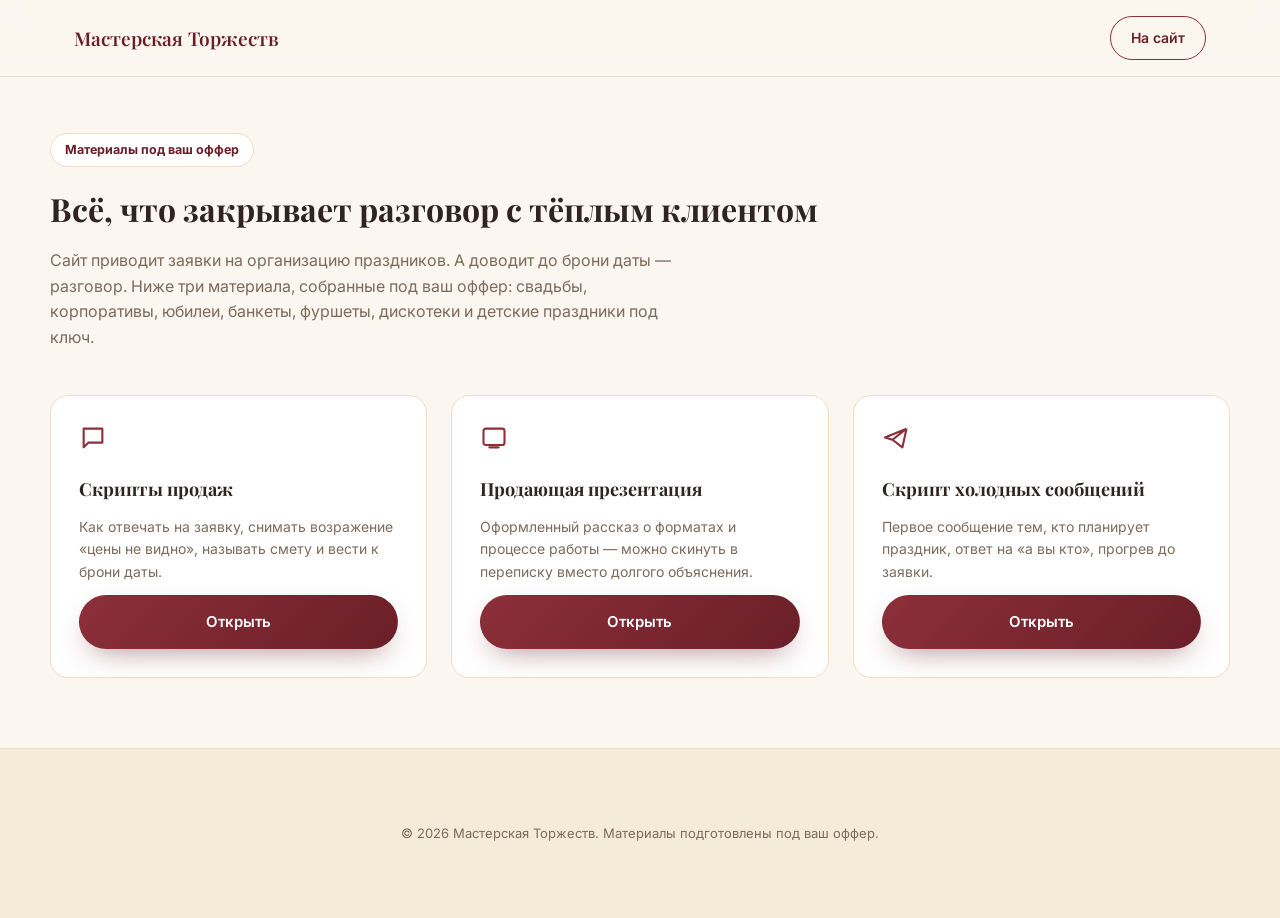
==== materials.html @ fb2f0072 "init: landing for Мастерская Торжеств" ====
<!DOCTYPE html>
<html lang="ru">
<head>
<meta charset="UTF-8">
<meta name="viewport" content="width=device-width, initial-scale=1.0">
<title>Материалы под ваш оффер — Мастерская Торжеств</title>
<link rel="preconnect" href="https://fonts.googleapis.com">
<link rel="preconnect" href="https://fonts.gstatic.com" crossorigin>
<link href="https://fonts.googleapis.com/css2?family=Playfair+Display:wght@500;600;700&family=Inter:wght@400;500;600;700;800&display=swap" rel="stylesheet">
<link rel="stylesheet" href="styles.css">
</head>
<body>

<header class="doc-header">
  <div class="container doc-bar">
    <a href="index.html" class="logo__main">Мастерская Торжеств</a>
    <div class="doc-bar__actions">
      <a href="index.html" class="btn btn--ghost btn--sm">На сайт</a>
    </div>
  </div>
</header>

<main class="container doc-hero">
  <span class="tag">Материалы под ваш оффер</span>
  <h1>Всё, что закрывает разговор с тёплым клиентом</h1>
  <p>Сайт приводит заявки на организацию праздников. А доводит до брони даты — разговор. Ниже три материала, собранные под ваш оффер: свадьбы, корпоративы, юбилеи, банкеты, фуршеты, дискотеки и детские праздники под ключ.</p>
</main>

<section class="container doc-section">
  <div class="material-grid">
    <div class="material-card">
      <div class="material-card__icon"><svg width="28" height="28" viewBox="0 0 24 24" fill="none"><path d="M4 4H20V16H8L4 20V4Z" stroke="currentColor" stroke-width="1.8" stroke-linejoin="round"/></svg></div>
      <h3>Скрипты продаж</h3>
      <p>Как отвечать на заявку, снимать возражение «цены не видно», называть смету и вести к брони даты.</p>
      <a href="scripts.html" class="btn btn--primary btn--block">Открыть</a>
    </div>
    <div class="material-card">
      <div class="material-card__icon"><svg width="28" height="28" viewBox="0 0 24 24" fill="none"><rect x="3" y="4" width="18" height="14" rx="2" stroke="currentColor" stroke-width="1.8"/><path d="M8 20H16" stroke="currentColor" stroke-width="1.8" stroke-linecap="round"/></svg></div>
      <h3>Продающая презентация</h3>
      <p>Оформленный рассказ о форматах и процессе работы — можно скинуть в переписку вместо долгого объяснения.</p>
      <a href="presentation.html" class="btn btn--primary btn--block">Открыть</a>
    </div>
    <div class="material-card">
      <div class="material-card__icon"><svg width="28" height="28" viewBox="0 0 24 24" fill="none"><path d="M21 4L2.5 11.5L9 13.5M21 4L17.5 20L9 13.5M21 4L9 13.5" stroke="currentColor" stroke-width="1.8" stroke-linejoin="round"/></svg></div>
      <h3>Скрипт холодных сообщений</h3>
      <p>Первое сообщение тем, кто планирует праздник, ответ на «а вы кто», прогрев до заявки.</p>
      <a href="outreach.html" class="btn btn--primary btn--block">Открыть</a>
    </div>
  </div>
</section>

<footer class="footer">
  <div class="container footer__bottom">
    <span>© <span id="year"></span> Мастерская Торжеств. Материалы подготовлены под ваш оффер.</span>
  </div>
</footer>

<script>document.getElementById('year').textContent = new Date().getFullYear();</script>
</body>
</html>
---- styles.css ----
:root {
  --bg: #fbf6ef;
  --bg-alt: #f5ebd9;
  --surface: #ffffff;
  --ink: #2f2420;
  --ink-soft: #7d6b5c;
  --accent: #8c2f39;
  --accent-dark: #6a1f28;
  --gold: #c9a227;
  --border: #ecdfc4;
  --shadow: 0 20px 45px -25px rgba(108, 40, 45, 0.28);
  --radius: 18px;
  --font-head: 'Playfair Display', serif;
  --font-body: 'Inter', sans-serif;
}

* { box-sizing: border-box; margin: 0; padding: 0; }
html { scroll-behavior: smooth; }
body {
  font-family: var(--font-body);
  background: var(--bg);
  color: var(--ink);
  line-height: 1.6;
  -webkit-font-smoothing: antialiased;
}
img { max-width: 100%; display: block; }
a { color: inherit; text-decoration: none; }
ul { list-style: none; }

.container { max-width: 1180px; margin: 0 auto; padding: 0 24px; }

.section-eyebrow, .eyebrow {
  display: inline-block;
  font-size: 13px;
  font-weight: 600;
  letter-spacing: 0.08em;
  text-transform: uppercase;
  color: var(--accent-dark);
  margin-bottom: 12px;
}
.section-title {
  font-family: var(--font-head);
  font-size: clamp(28px, 3.4vw, 40px);
  font-weight: 600;
  margin-bottom: 40px;
  color: var(--ink);
}

.btn {
  display: inline-flex;
  align-items: center;
  justify-content: center;
  gap: 8px;
  padding: 14px 28px;
  border-radius: 999px;
  font-weight: 600;
  font-size: 15px;
  border: 1.5px solid transparent;
  cursor: pointer;
  transition: transform 0.2s ease, box-shadow 0.2s ease, background 0.2s ease;
  white-space: nowrap;
}
.btn--primary {
  background: linear-gradient(135deg, var(--accent), var(--accent-dark));
  color: #fff;
  box-shadow: 0 12px 30px -12px rgba(106, 31, 40, 0.55);
}
.btn--primary:hover { transform: translateY(-2px); box-shadow: 0 16px 36px -12px rgba(106, 31, 40, 0.6); }
.btn--ghost {
  background: transparent;
  border-color: var(--accent);
  color: var(--accent-dark);
}
.btn--ghost:hover { background: rgba(140, 47, 57, 0.08); }
.btn--sm { padding: 10px 20px; font-size: 14px; }
.btn--block { width: 100%; }

/* HEADER */
.header {
  position: sticky;
  top: 0;
  z-index: 100;
  background: rgba(251, 246, 239, 0.92);
  backdrop-filter: blur(10px);
  border-bottom: 1px solid transparent;
  transition: border-color 0.2s ease, box-shadow 0.2s ease;
}
.header.scrolled { border-color: var(--border); box-shadow: 0 8px 24px -20px rgba(106,31,40,0.3); }
.header__inner {
  display: flex;
  align-items: center;
  justify-content: space-between;
  gap: 24px;
  min-width: 0;
  padding: 14px 24px;
}
.logo { display: flex; align-items: center; gap: 10px; flex-shrink: 0; }
.logo__icon { color: var(--accent); flex-shrink: 0; }
.logo__text { display: flex; flex-direction: column; align-items: flex-start; line-height: 1.1; }
.logo__main { font-family: var(--font-head); font-weight: 600; font-size: 19px; color: var(--accent-dark); }
.logo__suffix { font-size: 11px; color: var(--ink-soft); letter-spacing: 0.03em; }

.nav { display: flex; gap: 20px; flex-wrap: wrap; }
.nav a { font-size: 14.5px; font-weight: 500; color: var(--ink-soft); white-space: nowrap; transition: color 0.2s ease; }
.nav a:hover { color: var(--accent-dark); }

.header__actions { display: flex; align-items: center; gap: 14px; flex-shrink: 0; }
.header__phone { display: flex; align-items: center; gap: 6px; font-size: 14.5px; font-weight: 600; color: var(--ink); white-space: nowrap; }
.header__phone svg { color: var(--accent); }
.header__phone:hover { color: var(--accent-dark); }

.burger { display: none; flex-direction: column; justify-content: center; gap: 5px; width: 36px; height: 36px; background: none; border: none; cursor: pointer; }
.burger span { display: block; height: 2px; width: 100%; background: var(--ink); border-radius: 2px; transition: 0.25s ease; }
.burger.is-open span:nth-child(1) { transform: translateY(7px) rotate(45deg); }
.burger.is-open span:nth-child(2) { opacity: 0; }
.burger.is-open span:nth-child(3) { transform: translateY(-7px) rotate(-45deg); }

/* HERO */
.hero { padding: 72px 0 90px; overflow: hidden; }
.hero__inner {
  display: grid;
  grid-template-columns: 1.15fr 0.85fr;
  gap: 56px;
  align-items: center;
}
.hero h1 {
  font-family: var(--font-head);
  font-size: clamp(32px, 4.2vw, 48px);
  font-weight: 600;
  line-height: 1.18;
  margin-bottom: 20px;
  color: var(--ink);
}
.hero h1 span { color: var(--accent); font-style: italic; }
.hero__lead { font-size: 17px; color: var(--ink-soft); max-width: 560px; margin-bottom: 32px; }
.hero__cta { display: flex; gap: 16px; flex-wrap: wrap; margin-bottom: 44px; }

.hero__stats { display: flex; gap: 32px; flex-wrap: wrap; }
.stat { display: flex; flex-direction: column; max-width: 200px; }
.stat__num { font-family: var(--font-head); font-size: 30px; font-weight: 700; color: var(--accent-dark); }
.stat__label { font-size: 13px; color: var(--ink-soft); margin-top: 2px; }

.hero__card {
  background: var(--surface);
  border-radius: var(--radius);
  box-shadow: var(--shadow);
  border: 1px solid var(--border);
  position: relative;
  overflow: hidden;
}
.hero__card-photo {
  width: 100%;
  aspect-ratio: 3 / 4;
  object-fit: cover;
  object-position: center;
}
.hero__card-body { padding: 26px 30px 30px; }
.hero__card-badge {
  display: inline-block;
  background: var(--bg-alt);
  color: var(--accent-dark);
  font-size: 12.5px;
  font-weight: 600;
  padding: 6px 14px;
  border-radius: 999px;
  margin-bottom: 18px;
}
.hero__card-list { display: flex; flex-direction: column; gap: 12px; margin-bottom: 22px; }
.hero__card-list li {
  position: relative;
  padding-left: 24px;
  font-size: 14.5px;
  color: var(--ink-soft);
}
.hero__card-list li::before {
  content: "";
  position: absolute;
  left: 0; top: 7px;
  width: 8px; height: 8px;
  border-radius: 50%;
  background: var(--gold);
}
.hero__card-quote {
  font-family: var(--font-head);
  font-style: italic;
  font-size: 15.5px;
  color: var(--accent-dark);
  border-top: 1px solid var(--border);
  padding-top: 18px;
}

/* ABOUT */
.about { padding: 70px 0; background: var(--bg-alt); }
.about__text { font-size: 16.5px; color: var(--ink-soft); max-width: 820px; margin-bottom: 44px; }
.audience { display: grid; grid-template-columns: 1fr 1fr; gap: 28px; }
.audience__card {
  background: var(--surface);
  border-radius: var(--radius);
  padding: 30px 28px;
  border: 1px solid var(--border);
}
.audience__icon {
  width: 52px; height: 52px;
  border-radius: 14px;
  background: linear-gradient(135deg, rgba(140,47,57,0.12), rgba(201,162,39,0.14));
  color: var(--accent-dark);
  display: flex; align-items: center; justify-content: center;
  margin-bottom: 18px;
}
.audience__card h3 { font-family: var(--font-head); font-size: 20px; margin-bottom: 10px; }
.audience__card p { font-size: 15px; color: var(--ink-soft); }

/* PRINCIPLES */
.principles { padding: 80px 0; }
.grid-4 { display: grid; grid-template-columns: repeat(4, 1fr); gap: 24px; }
.principle {
  background: var(--surface);
  border: 1px solid var(--border);
  border-radius: var(--radius);
  padding: 28px 24px;
}
.principle__icon {
  width: 48px; height: 48px;
  border-radius: 12px;
  background: var(--bg-alt);
  color: var(--accent-dark);
  display: flex; align-items: center; justify-content: center;
  margin-bottom: 16px;
}
.principle h3 { font-family: var(--font-head); font-size: 18px; margin-bottom: 8px; }
.principle p { font-size: 14.5px; color: var(--ink-soft); }

/* SERVICES */
.services { padding: 80px 0; background: var(--bg-alt); }
.grid-services { display: grid; grid-template-columns: repeat(4, 1fr); gap: 22px; }
.service {
  background: var(--surface);
  border: 1px solid var(--border);
  border-radius: var(--radius);
  padding: 28px 24px;
  display: flex;
  flex-direction: column;
}
.service__icon {
  width: 44px; height: 44px;
  border-radius: 12px;
  background: var(--bg-alt);
  color: var(--accent-dark);
  display: flex; align-items: center; justify-content: center;
  margin-bottom: 14px;
}
.service h3 { font-family: var(--font-head); font-size: 18px; margin-bottom: 8px; }
.service p { font-size: 14px; color: var(--ink-soft); flex-grow: 1; margin-bottom: 16px; }
.service__tag { display: inline-block; font-size: 12.5px; font-weight: 600; color: var(--accent-dark); background: var(--bg-alt); padding: 5px 12px; border-radius: 999px; align-self: flex-start; }

/* PRICE / SMETA */
.price { padding: 80px 0; }
.price__factors { display: grid; grid-template-columns: repeat(2, 1fr); gap: 20px; margin-bottom: 32px; }
.price__factor {
  background: var(--surface);
  border: 1px solid var(--border);
  border-radius: 14px;
  padding: 22px 24px;
  display: flex;
  gap: 16px;
  align-items: flex-start;
}
.price__factor-num {
  font-family: var(--font-head);
  font-weight: 700;
  font-size: 20px;
  color: var(--accent-dark);
  flex-shrink: 0;
}
.price__factor h3 { font-size: 15.5px; margin-bottom: 6px; }
.price__factor p { font-size: 14px; color: var(--ink-soft); }
.price__note {
  background: var(--bg-alt);
  border-radius: var(--radius);
  padding: 26px 30px;
  font-size: 15px;
  color: var(--ink-soft);
}
.price__note strong { color: var(--ink); }

/* PROCESS */
.process { padding: 80px 0; background: var(--bg-alt); }
.steps { display: grid; grid-template-columns: repeat(5, 1fr); gap: 20px; }
.step { text-align: center; }
.step__num {
  width: 44px; height: 44px;
  border-radius: 50%;
  background: linear-gradient(135deg, var(--accent), var(--accent-dark));
  color: #fff;
  font-family: var(--font-head);
  font-weight: 700;
  font-size: 18px;
  display: flex; align-items: center; justify-content: center;
  margin: 0 auto 14px;
}
.step h3 { font-family: var(--font-head); font-size: 16.5px; margin-bottom: 8px; }
.step p { font-size: 13.5px; color: var(--ink-soft); }

/* FORMATS GALLERY */
.formats { padding: 80px 0; }
.formats__grid { display: grid; grid-template-columns: repeat(4, 1fr); gap: 20px; }
.format-card { position: relative; border-radius: var(--radius); overflow: hidden; aspect-ratio: 3/4; box-shadow: var(--shadow); }
.format-card img { width: 100%; height: 100%; object-fit: cover; transition: transform 0.4s ease; }
.format-card:hover img { transform: scale(1.06); }
.format-card__label {
  position: absolute; left: 0; right: 0; bottom: 0;
  padding: 18px 16px 14px;
  background: linear-gradient(0deg, rgba(47,36,32,0.82), rgba(47,36,32,0));
  color: #fff;
  font-family: var(--font-head);
  font-size: 15.5px;
  font-weight: 600;
}

/* FAQ */
.faq { padding: 80px 0; background: var(--bg-alt); }
.faq__list { max-width: 800px; display: flex; flex-direction: column; gap: 12px; }
.faq__item {
  background: var(--surface);
  border: 1px solid var(--border);
  border-radius: 14px;
  padding: 18px 22px;
}
.faq__item summary {
  cursor: pointer;
  font-weight: 600;
  font-size: 15.5px;
  list-style: none;
  display: flex;
  justify-content: space-between;
  align-items: center;
  gap: 16px;
}
.faq__item summary::-webkit-details-marker { display: none; }
.faq__item summary::after { content: "+"; font-size: 20px; color: var(--accent); margin-left: 12px; flex-shrink: 0; }
.faq__item[open] summary::after { content: "−"; }
.faq__item p { margin-top: 12px; font-size: 14.5px; color: var(--ink-soft); }

/* FORM */
.form-section { padding: 80px 0; }
.form-section__inner { display: grid; grid-template-columns: 1fr 1fr; gap: 56px; align-items: start; }
.form-section__text p { font-size: 15.5px; color: var(--ink-soft); margin: 14px 0 28px; }
.form-section__contacts { display: flex; flex-direction: column; gap: 12px; margin-bottom: 28px; }
.contact-card {
  display: flex; align-items: center; gap: 12px;
  background: var(--surface);
  border: 1px solid var(--border);
  border-radius: 14px;
  padding: 14px 18px;
  font-weight: 500;
  transition: border-color 0.2s ease;
}
.contact-card svg { color: var(--accent); flex-shrink: 0; }
.contact-card:hover { border-color: var(--accent); }
.map-frame { border-radius: var(--radius); overflow: hidden; border: 1px solid var(--border); box-shadow: var(--shadow); }
.map-frame iframe { width: 100%; height: 260px; border: 0; display: block; }

.form {
  background: var(--surface);
  border: 1px solid var(--border);
  border-radius: var(--radius);
  padding: 32px;
  box-shadow: var(--shadow);
  display: flex;
  flex-direction: column;
  gap: 18px;
}
.form label { display: flex; flex-direction: column; gap: 6px; font-size: 14px; font-weight: 600; color: var(--ink); }
.form input, .form textarea, .form select {
  font-family: var(--font-body);
  border: 1.5px solid var(--border);
  border-radius: 10px;
  padding: 12px 14px;
  font-size: 15px;
  color: var(--ink);
  background: var(--bg);
  resize: vertical;
}
.form input:focus, .form textarea:focus, .form select:focus { outline: none; border-color: var(--accent); }
.form__hint { font-size: 12.5px; color: var(--ink-soft); text-align: center; }
.form__hint a { color: var(--accent-dark); text-decoration: underline; }

/* FOOTER */
.footer { padding: 44px 0; border-top: 1px solid var(--border); background: var(--bg-alt); }
.footer__inner {
  display: flex;
  justify-content: space-between;
  align-items: center;
  flex-wrap: wrap;
  gap: 20px;
}
.footer__brand p { font-size: 13.5px; color: var(--ink-soft); margin-top: 4px; }
.footer__links { display: flex; gap: 22px; flex-wrap: wrap; }
.footer__links a { font-size: 14px; color: var(--ink-soft); }
.footer__links a:hover { color: var(--accent-dark); }
.footer__copy { font-size: 13px; color: var(--ink-soft); }

/* FAB */
.fab {
  position: fixed;
  bottom: 26px; right: 26px;
  width: 58px; height: 58px;
  border-radius: 50%;
  background: linear-gradient(135deg, var(--accent), var(--accent-dark));
  color: #fff;
  display: flex; align-items: center; justify-content: center;
  box-shadow: 0 14px 30px -10px rgba(106, 31, 40, 0.6);
  z-index: 90;
  transition: transform 0.2s ease;
}
.fab:hover { transform: scale(1.08); }

/* REVEAL */
.reveal { opacity: 0; transform: translateY(18px); transition: opacity 0.6s ease, transform 0.6s ease; }
.reveal.is-visible { opacity: 1; transform: translateY(0); }

/* BREAKPOINTS */
@media (max-width: 1180px) {
  .nav { gap: 16px; }
  .nav a { font-size: 14px; }
}
@media (max-width: 1100px) {
  .nav { display: none; }
  .burger { display: flex; }
  .nav.is-open {
    display: flex;
    flex-direction: column;
    position: absolute;
    top: 100%; left: 0; right: 0;
    background: var(--surface);
    padding: 20px 24px;
    border-bottom: 1px solid var(--border);
    gap: 16px;
  }
}
@media (max-width: 900px) {
  .hero__inner { grid-template-columns: 1fr; }
  .hero__card { order: -1; }
  .grid-4 { grid-template-columns: repeat(2, 1fr); }
  .grid-services { grid-template-columns: repeat(2, 1fr); }
  .formats__grid { grid-template-columns: repeat(2, 1fr); }
  .audience { grid-template-columns: 1fr; }
  .steps { grid-template-columns: repeat(2, 1fr); }
  .price__factors { grid-template-columns: 1fr; }
  .form-section__inner { grid-template-columns: 1fr; }
}
@media (max-width: 560px) {
  .header__phone span { display: none; }
  .hero__stats { gap: 22px; }
}
@media (max-width: 380px) {
  .logo__suffix { display: none; }
}

/* ===== DOC PAGES (материалы/скрипты/презентация/аутрич) ===== */
.tag { display: inline-block; padding: 6px 14px; border: 1px solid var(--border); border-radius: 999px; font-size: 12.5px; font-weight: 700; color: var(--accent-dark); background: var(--surface); }
.doc-header { position: sticky; top: 0; z-index: 100; background: rgba(251,246,239,0.94); backdrop-filter: blur(10px); border-bottom: 1px solid var(--border); }
.doc-bar { display: flex; align-items: center; justify-content: space-between; height: 76px; }
.doc-bar__actions { display: flex; align-items: center; gap: 14px; }
.doc-hero { padding: 56px 0 36px; }
.doc-hero .tag { margin-bottom: 16px; }
.doc-hero h1 { font-family: var(--font-head); font-size: 32px; margin-bottom: 14px; color: var(--ink); }
.doc-hero p { color: var(--ink-soft); font-size: 16px; max-width: 640px; }
.doc-section { padding: 0 0 70px; }
.doc-section h2 { font-family: var(--font-head); font-size: 21px; margin: 0 0 18px; color: var(--accent-dark); }
.doc-section h2:not(:first-child) { margin-top: 40px; }
.script-block { background: var(--surface); border: 1px solid var(--border); border-radius: var(--radius); padding: 22px 26px; margin-bottom: 14px; }
.script-block h3 { font-family: var(--font-head); font-size: 16px; margin-bottom: 10px; color: var(--accent-dark); }
.script-block p { color: var(--ink); font-size: 14.5px; margin-bottom: 10px; }
.script-block p:last-child { margin-bottom: 0; }
.script-block .who { color: var(--ink-soft); font-weight: 600; }
.material-grid { display: grid; grid-template-columns: repeat(3, 1fr); gap: 24px; margin-top: 8px; }
.material-card { background: var(--surface); border: 1px solid var(--border); border-radius: var(--radius); padding: 28px; display: flex; flex-direction: column; gap: 12px; }
.material-card__icon { margin-bottom: 4px; color: var(--accent); }
.material-card h3 { font-family: var(--font-head); font-size: 18px; }
.material-card p { color: var(--ink-soft); font-size: 14px; flex-grow: 1; }
.usp-grid { display: grid; grid-template-columns: repeat(3, 1fr); gap: 22px; margin-bottom: 8px; }
.usp { background: var(--surface); border: 1px solid var(--border); border-radius: var(--radius); padding: 24px; }
.usp__num { display: block; font-family: var(--font-head); font-size: 26px; font-weight: 700; color: var(--accent-dark); margin-bottom: 8px; }
.usp p { color: var(--ink-soft); font-size: 14px; }
.grid { display: grid; gap: 22px; }
.grid--3 { grid-template-columns: repeat(3, 1fr); }
.grid .doc-service { border: 1px solid var(--border); border-radius: var(--radius); padding: 24px; background: var(--surface); }
.grid .doc-service h4 { font-family: var(--font-head); font-size: 15.5px; margin: 8px 0 8px; color: var(--ink); }
.grid .doc-service p { color: var(--ink-soft); font-size: 13.5px; }
.grid .doc-service__tag { display: inline-block; font-size: 12.5px; font-weight: 700; color: var(--accent-dark); text-transform: uppercase; letter-spacing: 0.03em; }
.footer__bottom { padding: 30px 0; text-align: center; font-size: 13px; color: var(--ink-soft); }

@media (max-width: 900px) {
  .material-grid, .usp-grid, .grid--3 { grid-template-columns: 1fr; }
}
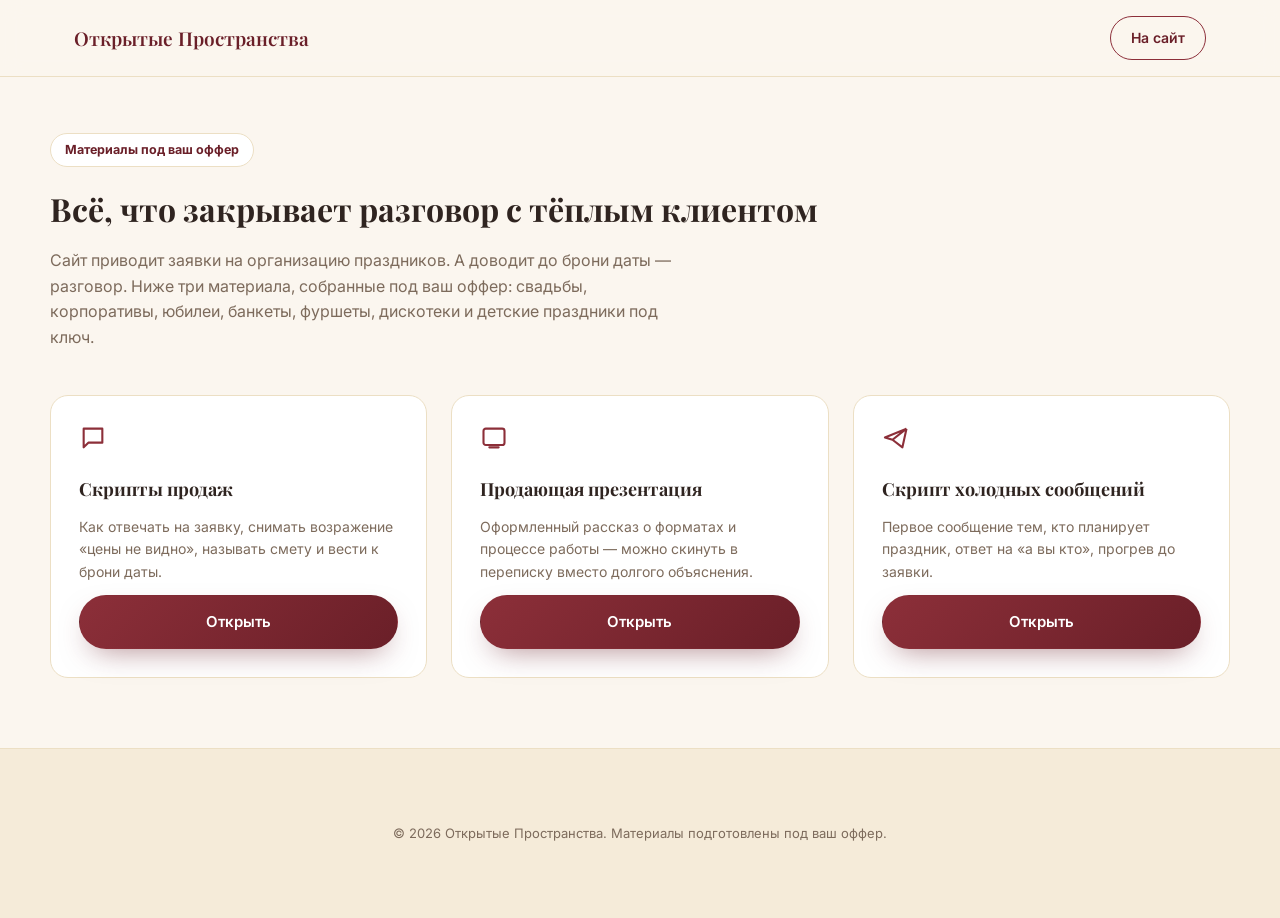
==== commit 5e14f0c4: "update: real brand (Открытые Пространства), contact info, address, WhatsApp" ====
--- a/materials.html
+++ b/materials.html
@@ -3,7 +3,7 @@
 <head>
 <meta charset="UTF-8">
 <meta name="viewport" content="width=device-width, initial-scale=1.0">
-<title>Материалы под ваш оффер — Мастерская Торжеств</title>
+<title>Материалы под ваш оффер — Открытые Пространства</title>
 <link rel="preconnect" href="https://fonts.googleapis.com">
 <link rel="preconnect" href="https://fonts.gstatic.com" crossorigin>
 <link href="https://fonts.googleapis.com/css2?family=Playfair+Display:wght@500;600;700&family=Inter:wght@400;500;600;700;800&display=swap" rel="stylesheet">
@@ -13,7 +13,7 @@
 
 <header class="doc-header">
   <div class="container doc-bar">
-    <a href="index.html" class="logo__main">Мастерская Торжеств</a>
+    <a href="index.html" class="logo__main">Открытые Пространства</a>
     <div class="doc-bar__actions">
       <a href="index.html" class="btn btn--ghost btn--sm">На сайт</a>
     </div>
@@ -51,7 +51,7 @@
 
 <footer class="footer">
   <div class="container footer__bottom">
-    <span>© <span id="year"></span> Мастерская Торжеств. Материалы подготовлены под ваш оффер.</span>
+    <span>© <span id="year"></span> Открытые Пространства. Материалы подготовлены под ваш оффер.</span>
   </div>
 </footer>
 
--- a/styles.css
+++ b/styles.css
@@ -154,6 +154,28 @@
   object-fit: cover;
   object-position: center;
 }
+.hero__card-art {
+  width: 100%;
+  aspect-ratio: 3 / 4;
+  background:
+    radial-gradient(circle at 25% 20%, rgba(201,162,39,0.35), transparent 45%),
+    radial-gradient(circle at 80% 75%, rgba(140,47,57,0.28), transparent 50%),
+    linear-gradient(160deg, var(--accent-dark), var(--accent) 60%, var(--gold));
+  display: flex;
+  align-items: center;
+  justify-content: center;
+  position: relative;
+  overflow: hidden;
+}
+.hero__card-art svg { color: rgba(255,255,255,0.92); }
+.hero__card-art::before, .hero__card-art::after {
+  content: "";
+  position: absolute;
+  border-radius: 50%;
+  border: 1.5px solid rgba(255,255,255,0.25);
+}
+.hero__card-art::before { width: 220px; height: 220px; top: -60px; right: -60px; }
+.hero__card-art::after { width: 140px; height: 140px; bottom: -40px; left: -30px; }
 .hero__card-body { padding: 26px 30px 30px; }
 .hero__card-badge {
   display: inline-block;
@@ -304,18 +326,36 @@
 /* FORMATS GALLERY */
 .formats { padding: 80px 0; }
 .formats__grid { display: grid; grid-template-columns: repeat(4, 1fr); gap: 20px; }
-.format-card { position: relative; border-radius: var(--radius); overflow: hidden; aspect-ratio: 3/4; box-shadow: var(--shadow); }
-.format-card img { width: 100%; height: 100%; object-fit: cover; transition: transform 0.4s ease; }
-.format-card:hover img { transform: scale(1.06); }
+.format-card {
+  position: relative;
+  border-radius: var(--radius);
+  overflow: hidden;
+  aspect-ratio: 3/4;
+  box-shadow: var(--shadow);
+  display: flex;
+  align-items: center;
+  justify-content: center;
+  transition: transform 0.3s ease;
+}
+.format-card:hover { transform: translateY(-4px); }
+.format-card__icon { color: rgba(255,255,255,0.95); }
 .format-card__label {
   position: absolute; left: 0; right: 0; bottom: 0;
   padding: 18px 16px 14px;
-  background: linear-gradient(0deg, rgba(47,36,32,0.82), rgba(47,36,32,0));
+  background: linear-gradient(0deg, rgba(47,36,32,0.75), rgba(47,36,32,0));
   color: #fff;
   font-family: var(--font-head);
   font-size: 15.5px;
   font-weight: 600;
 }
+.format-card--1 { background: linear-gradient(155deg, var(--accent-dark), var(--accent)); }
+.format-card--2 { background: linear-gradient(155deg, #4a3b2f, #7d6b5c); }
+.format-card--3 { background: linear-gradient(155deg, #2f2440, #6a3f8c); }
+.format-card--4 { background: linear-gradient(155deg, var(--gold), #8a6a1e); }
+.format-card--5 { background: linear-gradient(155deg, var(--accent), #a3444f); }
+.format-card--6 { background: linear-gradient(155deg, #7d6b5c, var(--gold)); }
+.format-card--7 { background: linear-gradient(155deg, #6a1f28, var(--gold)); }
+.format-card--8 { background: linear-gradient(155deg, var(--accent-dark), #4a3b2f); }
 
 /* FAQ */
 .faq { padding: 80px 0; background: var(--bg-alt); }
@@ -357,6 +397,7 @@
 }
 .contact-card svg { color: var(--accent); flex-shrink: 0; }
 .contact-card:hover { border-color: var(--accent); }
+.contact-card--static:hover { border-color: var(--border); cursor: default; }
 .map-frame { border-radius: var(--radius); overflow: hidden; border: 1px solid var(--border); box-shadow: var(--shadow); }
 .map-frame iframe { width: 100%; height: 260px; border: 0; display: block; }
 
